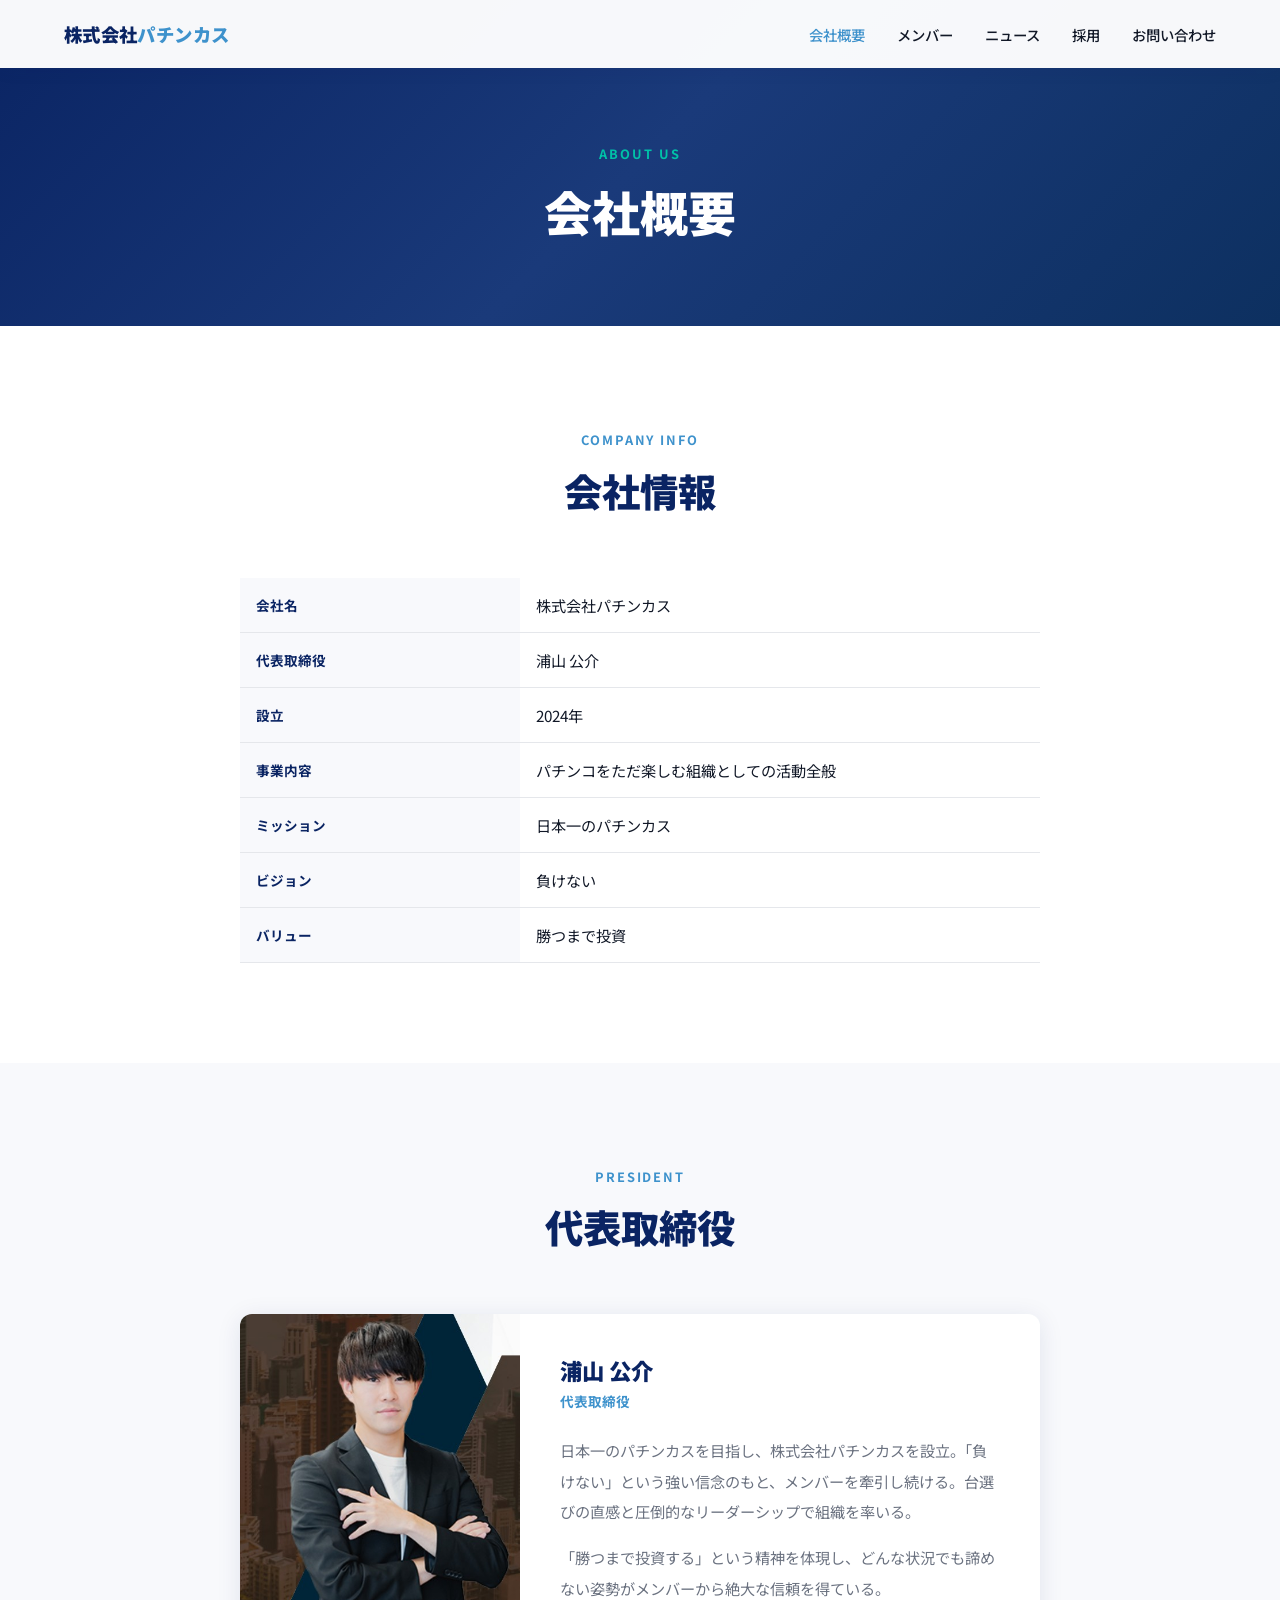
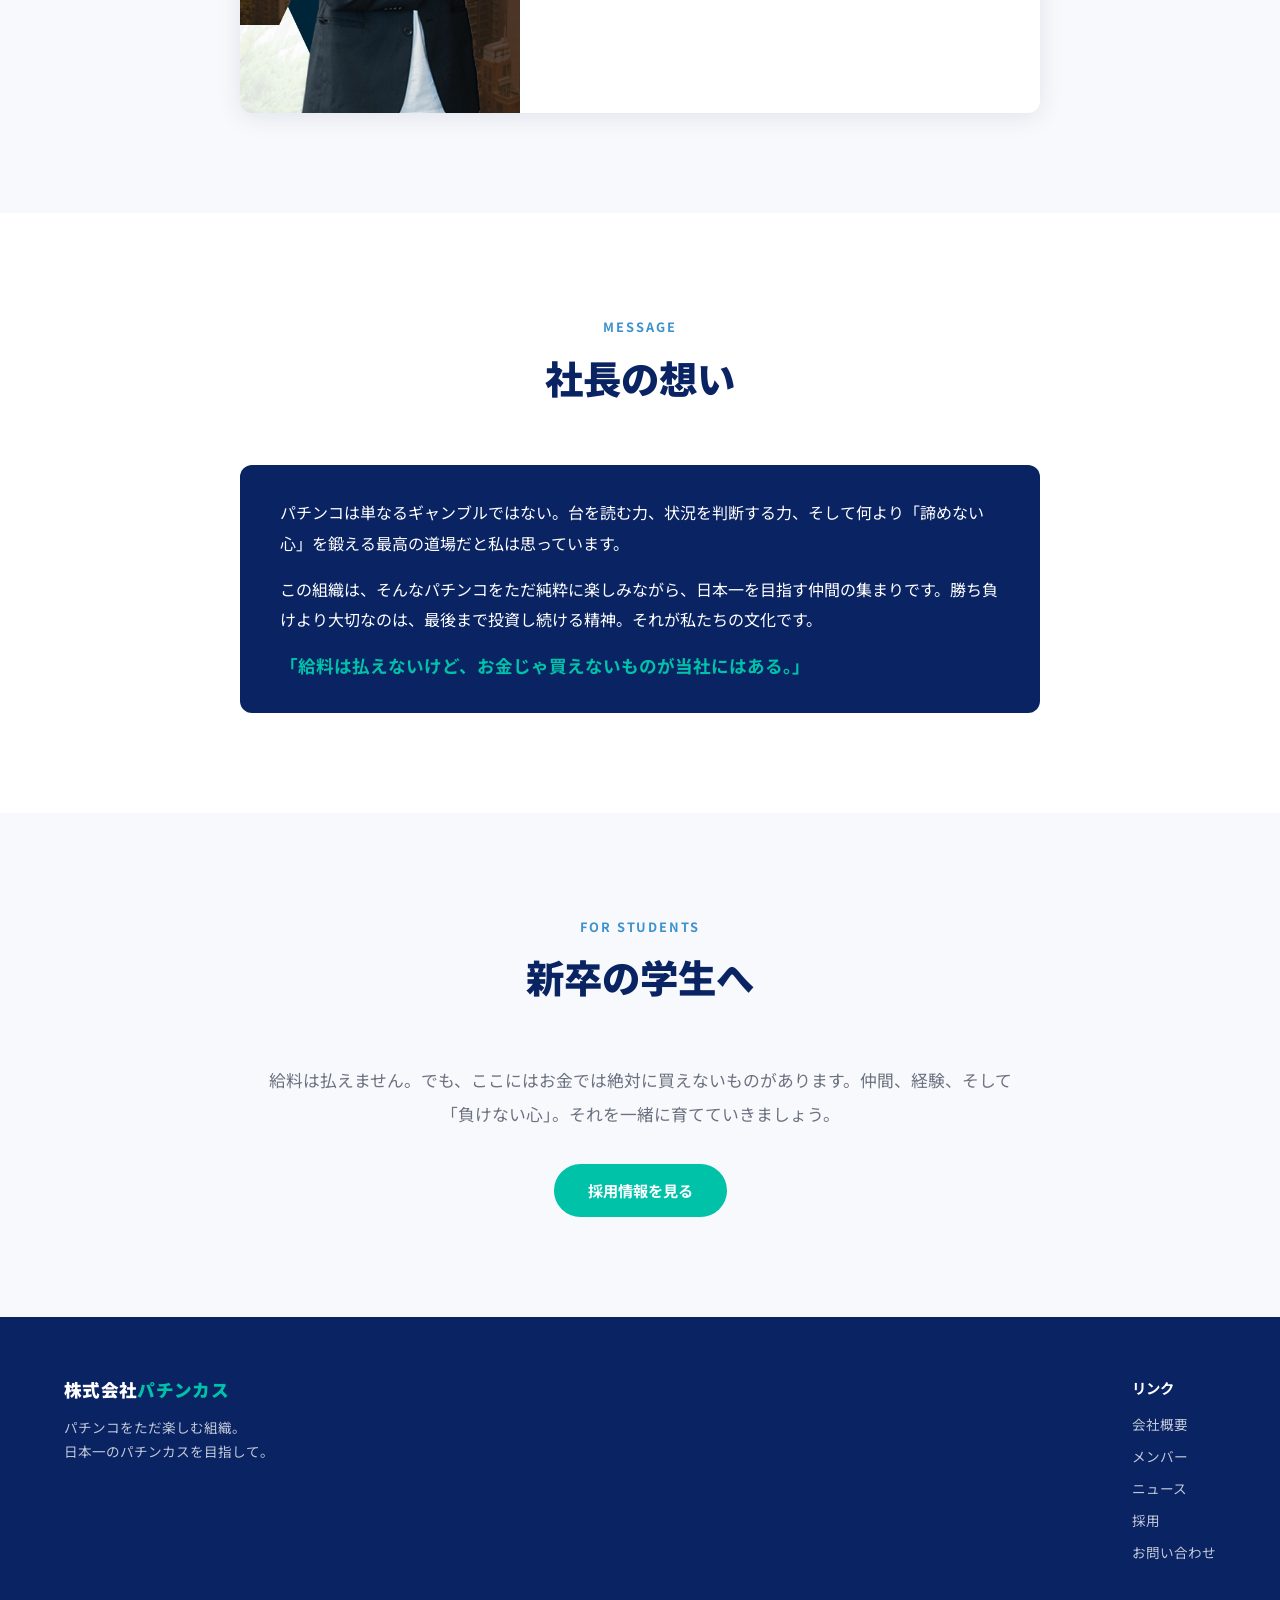
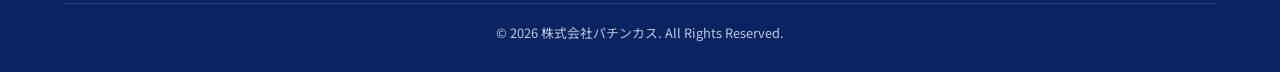
==== about.html @ 6af83871 "Add files via upload" ====
<!DOCTYPE html>
<html lang="ja">
<head>
  <meta charset="UTF-8">
  <meta name="viewport" content="width=device-width, initial-scale=1.0">
  <title>会社概要 | 株式会社パチンカス</title>
  <link rel="stylesheet" href="common.css">
  <style>
    .about-grid { display: grid; grid-template-columns: 1fr 1fr; gap: 4rem; max-width: 1000px; margin: 0 auto; align-items: center; }
    @media(max-width:768px){ .about-grid { grid-template-columns: 1fr; gap: 2rem; } }
    .about-table { width: 100%; border-collapse: collapse; }
    .about-table tr { border-bottom: 1px solid #e5e7eb; }
    .about-table th { padding: 1rem; text-align: left; font-size: 0.85rem; font-weight: 700; color: var(--primary); background: var(--light); width: 35%; }
    .about-table td { padding: 1rem; font-size: 0.95rem; color: var(--dark); }
    .president-card { background: #fff; border-radius: var(--radius); box-shadow: var(--shadow); overflow: hidden; max-width: 800px; margin: 0 auto; display: grid; grid-template-columns: 280px 1fr; }
    @media(max-width:768px){ .president-card { grid-template-columns: 1fr; } }
    .president-card img { width: 100%; height: 100%; object-fit: cover; object-position: top; min-height: 320px; }
    .president-text { padding: 2.5rem; }
    .president-text h3 { font-size: 1.4rem; font-weight: 900; color: var(--primary); margin-bottom: 0.3rem; }
    .president-text .role { font-size: 0.85rem; color: var(--accent); font-weight: 700; margin-bottom: 1.5rem; }
    .president-text p { font-size: 0.95rem; line-height: 2; color: var(--gray); margin-bottom: 1rem; }
    .message-box { background: var(--primary); color: #fff; border-radius: var(--radius); padding: 2rem 2.5rem; margin-top: 1.5rem; }
    .message-box p { font-size: 1rem; line-height: 1.9; }
    .message-box .quote { font-size: 1.1rem; font-weight: 700; color: var(--accent2); margin-top: 1rem; line-height: 1.7; }
  </style>
</head>
<body>

<header>
  <a href="index.html" class="logo">株式会社<span>パチンカス</span></a>
  <div class="hamburger" id="hamburger"><span></span><span></span><span></span></div>
  <nav id="nav">
    <ul>
      <li><a href="about.html">会社概要</a></li>
      <li><a href="members.html">メンバー</a></li>
      <li><a href="news.html">ニュース</a></li>
      <li><a href="recruit.html">採用</a></li>
      <li><a href="contact.html">お問い合わせ</a></li>
    </ul>
  </nav>
</header>

<div class="page-hero">
  <span>About Us</span>
  <h1>会社概要</h1>
</div>

<!-- 会社情報テーブル -->
<section>
  <div class="section-header fade-in">
    <span class="section-label">Company Info</span>
    <h2>会社情報</h2>
  </div>
  <div style="max-width:800px; margin:0 auto;" class="fade-in">
    <table class="about-table">
      <tr><th>会社名</th><td>株式会社パチンカス</td></tr>
      <tr><th>代表取締役</th><td>浦山 公介</td></tr>
      <tr><th>設立</th><td>2024年</td></tr>
      <tr><th>事業内容</th><td>パチンコをただ楽しむ組織としての活動全般</td></tr>
      <tr><th>ミッション</th><td>日本一のパチンカス</td></tr>
      <tr><th>ビジョン</th><td>負けない</td></tr>
      <tr><th>バリュー</th><td>勝つまで投資</td></tr>
    </table>
  </div>
</section>

<!-- 代表取締役 -->
<section>
  <div class="section-header fade-in">
    <span class="section-label">President</span>
    <h2>代表取締役</h2>
  </div>
  <div class="president-card fade-in">
    <img src="urayama.jpg" alt="浦山公介">
    <div class="president-text">
      <h3>浦山 公介</h3>
      <div class="role">代表取締役</div>
      <p>日本一のパチンカスを目指し、株式会社パチンカスを設立。「負けない」という強い信念のもと、メンバーを牽引し続ける。台選びの直感と圧倒的なリーダーシップで組織を率いる。</p>
      <p>「勝つまで投資する」という精神を体現し、どんな状況でも諦めない姿勢がメンバーから絶大な信頼を得ている。</p>
    </div>
  </div>
</section>

<!-- 社長の想い -->
<section>
  <div class="section-header fade-in">
    <span class="section-label">Message</span>
    <h2>社長の想い</h2>
  </div>
  <div style="max-width:800px; margin:0 auto;" class="fade-in">
    <div class="message-box">
      <p>パチンコは単なるギャンブルではない。台を読む力、状況を判断する力、そして何より「諦めない心」を鍛える最高の道場だと私は思っています。</p>
      <p style="margin-top:1rem;">この組織は、そんなパチンコをただ純粋に楽しみながら、日本一を目指す仲間の集まりです。勝ち負けより大切なのは、最後まで投資し続ける精神。それが私たちの文化です。</p>
      <div class="quote">「給料は払えないけど、お金じゃ買えないものが当社にはある。」</div>
    </div>
  </div>
</section>

<!-- 新卒へのメッセージ -->
<section>
  <div class="section-header fade-in">
    <span class="section-label">For Students</span>
    <h2>新卒の学生へ</h2>
  </div>
  <div style="max-width:760px; margin:0 auto; text-align:center;" class="fade-in">
    <p style="font-size:1.05rem; line-height:2; color:var(--gray); margin-bottom:2rem;">給料は払えません。でも、ここにはお金では絶対に買えないものがあります。仲間、経験、そして「負けない心」。それを一緒に育てていきましょう。</p>
    <a href="recruit.html" class="btn btn-primary">採用情報を見る</a>
  </div>
</section>

<footer>
  <div class="footer-inner">
    <div class="footer-brand">
      <div class="logo">株式会社<span style="color:var(--accent2)">パチンカス</span></div>
      <p>パチンコをただ楽しむ組織。<br>日本一のパチンカスを目指して。</p>
    </div>
    <div class="footer-links">
      <h4>リンク</h4>
      <ul>
        <li><a href="about.html">会社概要</a></li>
        <li><a href="members.html">メンバー</a></li>
        <li><a href="news.html">ニュース</a></li>
        <li><a href="recruit.html">採用</a></li>
        <li><a href="contact.html">お問い合わせ</a></li>
      </ul>
    </div>
  </div>
  <div class="footer-bottom">© 2026 株式会社パチンカス. All Rights Reserved.</div>
</footer>

<button id="scroll-top">↑</button>
<script src="common.js"></script>
</body>
</html>
---- common.css ----
@import url('https://fonts.googleapis.com/css2?family=Noto+Sans+JP:wght@300;400;500;700;900&family=Inter:wght@300;400;600;700&display=swap');

:root {
  --primary: #0a2463;
  --accent: #3e92cc;
  --accent2: #00c2a8;
  --light: #f8f9fc;
  --gray: #6b7280;
  --dark: #111827;
  --radius: 12px;
  --shadow: 0 4px 24px rgba(10,36,99,0.10);
  --transition: 0.3s cubic-bezier(.4,0,.2,1);
}
*, *::before, *::after { box-sizing: border-box; margin: 0; padding: 0; }
html { scroll-behavior: smooth; }
body { font-family: 'Noto Sans JP', sans-serif; color: var(--dark); background: #fff; }
a { text-decoration: none; color: inherit; }
img { max-width: 100%; display: block; }

/* HEADER */
header {
  position: fixed; top: 0; left: 0; right: 0; z-index: 1000;
  background: rgba(255,255,255,0.97);
  box-shadow: 0 2px 16px rgba(10,36,99,0.08);
  display: flex; align-items: center; justify-content: space-between;
  padding: 0 5vw; height: 68px;
}
.logo { font-size: 1.15rem; font-weight: 900; color: var(--primary); letter-spacing: 0.02em; }
.logo span { color: var(--accent); }
nav ul { list-style: none; display: flex; gap: 2rem; }
nav ul li a { font-size: 0.9rem; font-weight: 500; color: var(--dark); transition: color var(--transition); }
nav ul li a:hover, nav ul li a.active { color: var(--accent); }
.hamburger { display: none; flex-direction: column; gap: 5px; cursor: pointer; }
.hamburger span { width: 26px; height: 2px; background: var(--primary); border-radius: 2px; transition: var(--transition); }
@media(max-width:768px){
  nav { display: none; position: absolute; top: 68px; left: 0; right: 0; background: #fff; padding: 1.5rem 5vw; box-shadow: 0 8px 24px rgba(0,0,0,0.08); }
  nav.open { display: block; }
  nav ul { flex-direction: column; gap: 1.2rem; }
  .hamburger { display: flex; }
}

/* PAGE HERO */
.page-hero {
  padding: 140px 5vw 80px;
  background: linear-gradient(135deg, var(--primary) 0%, #1a3a7a 50%, #0d3060 100%);
  color: #fff; text-align: center;
}
.page-hero span { display: inline-block; font-size: 0.8rem; font-weight: 700; letter-spacing: 0.15em; text-transform: uppercase; color: var(--accent2); margin-bottom: 0.8rem; }
.page-hero h1 { font-size: clamp(1.8rem, 4vw, 3rem); font-weight: 900; }

/* SECTION BASE */
section { padding: 100px 5vw; }
section:nth-of-type(even) { background: var(--light); }
.section-header { text-align: center; margin-bottom: 60px; }
.section-label { display: inline-block; font-size: 0.8rem; font-weight: 700; letter-spacing: 0.15em; text-transform: uppercase; color: var(--accent); margin-bottom: 0.8rem; }
.section-header h2 { font-size: clamp(1.6rem, 3vw, 2.4rem); font-weight: 900; color: var(--primary); }

/* BUTTONS */
.btn { padding: 0.85rem 2rem; border-radius: 50px; font-weight: 700; font-size: 0.95rem; cursor: pointer; transition: var(--transition); border: 2px solid transparent; display: inline-block; }
.btn-primary { background: var(--accent2); color: #fff; }
.btn-primary:hover { background: #00a890; transform: translateY(-2px); }
.btn-outline { background: transparent; color: var(--primary); border-color: var(--primary); }
.btn-outline:hover { background: var(--primary); color: #fff; transform: translateY(-2px); }

/* FOOTER */
footer { background: var(--primary); color: rgba(255,255,255,0.75); padding: 60px 5vw 30px; }
.footer-inner { display: flex; justify-content: space-between; flex-wrap: wrap; gap: 2rem; margin-bottom: 2.5rem; }
.footer-brand .logo { color: #fff; font-size: 1.1rem; margin-bottom: 0.8rem; }
.footer-brand p { font-size: 0.85rem; line-height: 1.8; }
.footer-links h4 { color: #fff; font-size: 0.9rem; margin-bottom: 0.8rem; }
.footer-links ul { list-style: none; display: flex; flex-direction: column; gap: 0.5rem; }
.footer-links ul li a { font-size: 0.85rem; transition: color var(--transition); }
.footer-links ul li a:hover { color: var(--accent2); }
.footer-bottom { border-top: 1px solid rgba(255,255,255,0.12); padding-top: 1.2rem; text-align: center; font-size: 0.8rem; }

/* SCROLL TOP */
#scroll-top { position: fixed; bottom: 2rem; right: 2rem; background: var(--accent); color: #fff; border: none; border-radius: 50%; width: 48px; height: 48px; font-size: 1.3rem; cursor: pointer; display: none; align-items: center; justify-content: center; box-shadow: 0 4px 16px rgba(62,146,204,0.35); z-index: 999; transition: var(--transition); }
#scroll-top.show { display: flex; }
#scroll-top:hover { background: var(--primary); }

/* FADE IN */
.fade-in { opacity: 0; transform: translateY(24px); transition: opacity 0.6s ease, transform 0.6s ease; }
.fade-in.visible { opacity: 1; transform: none; }
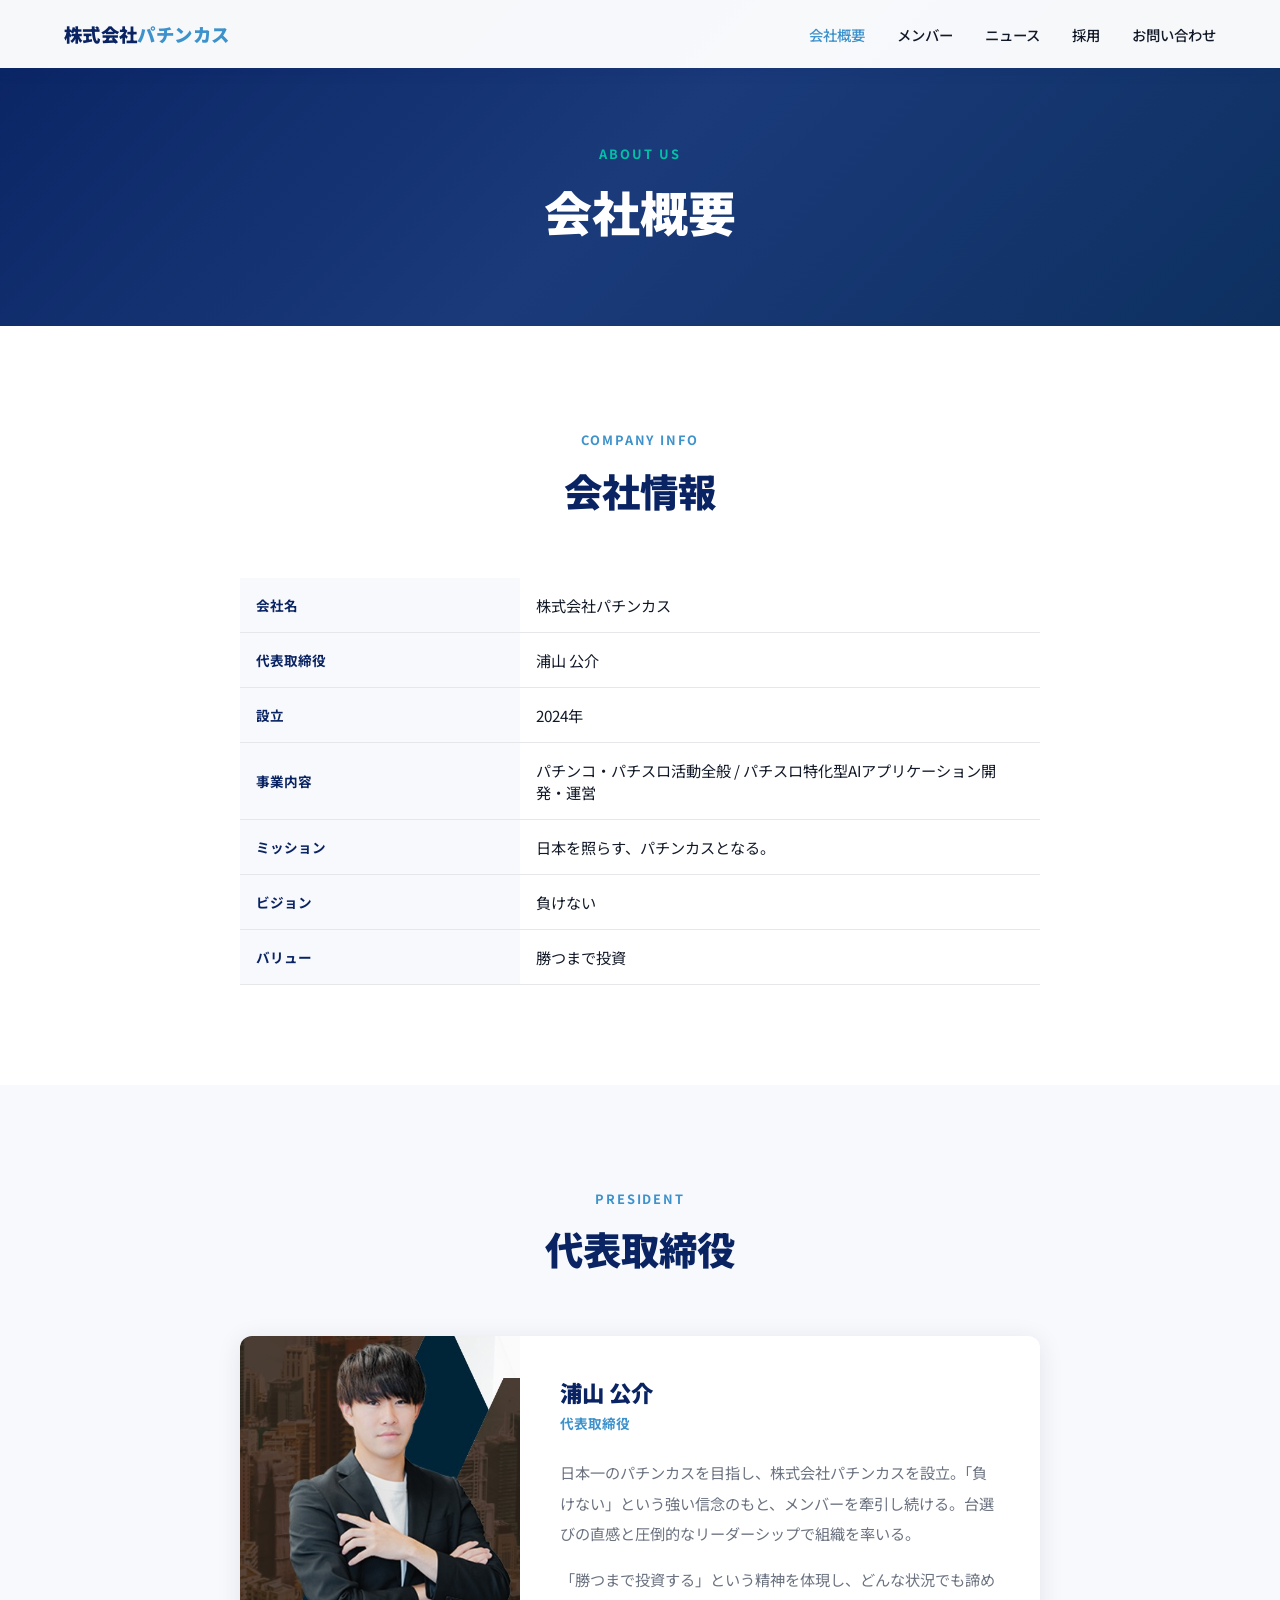
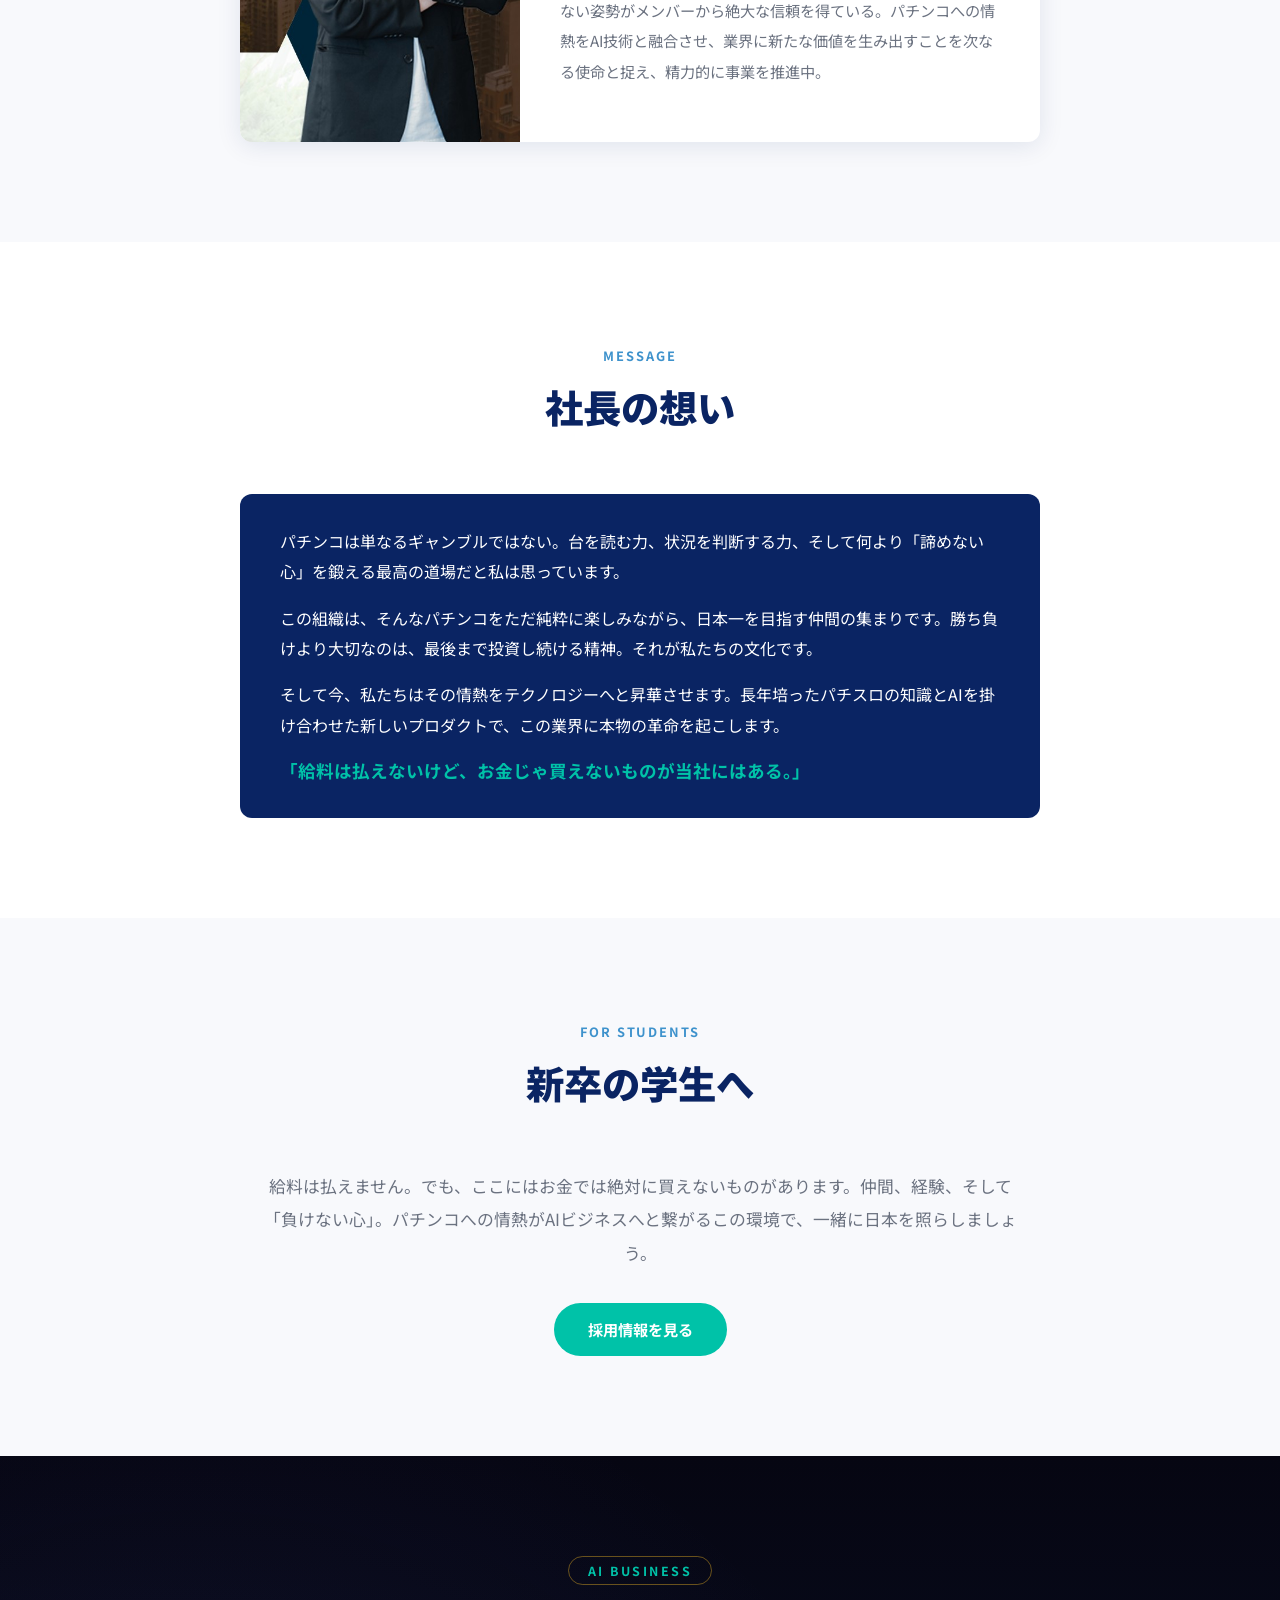
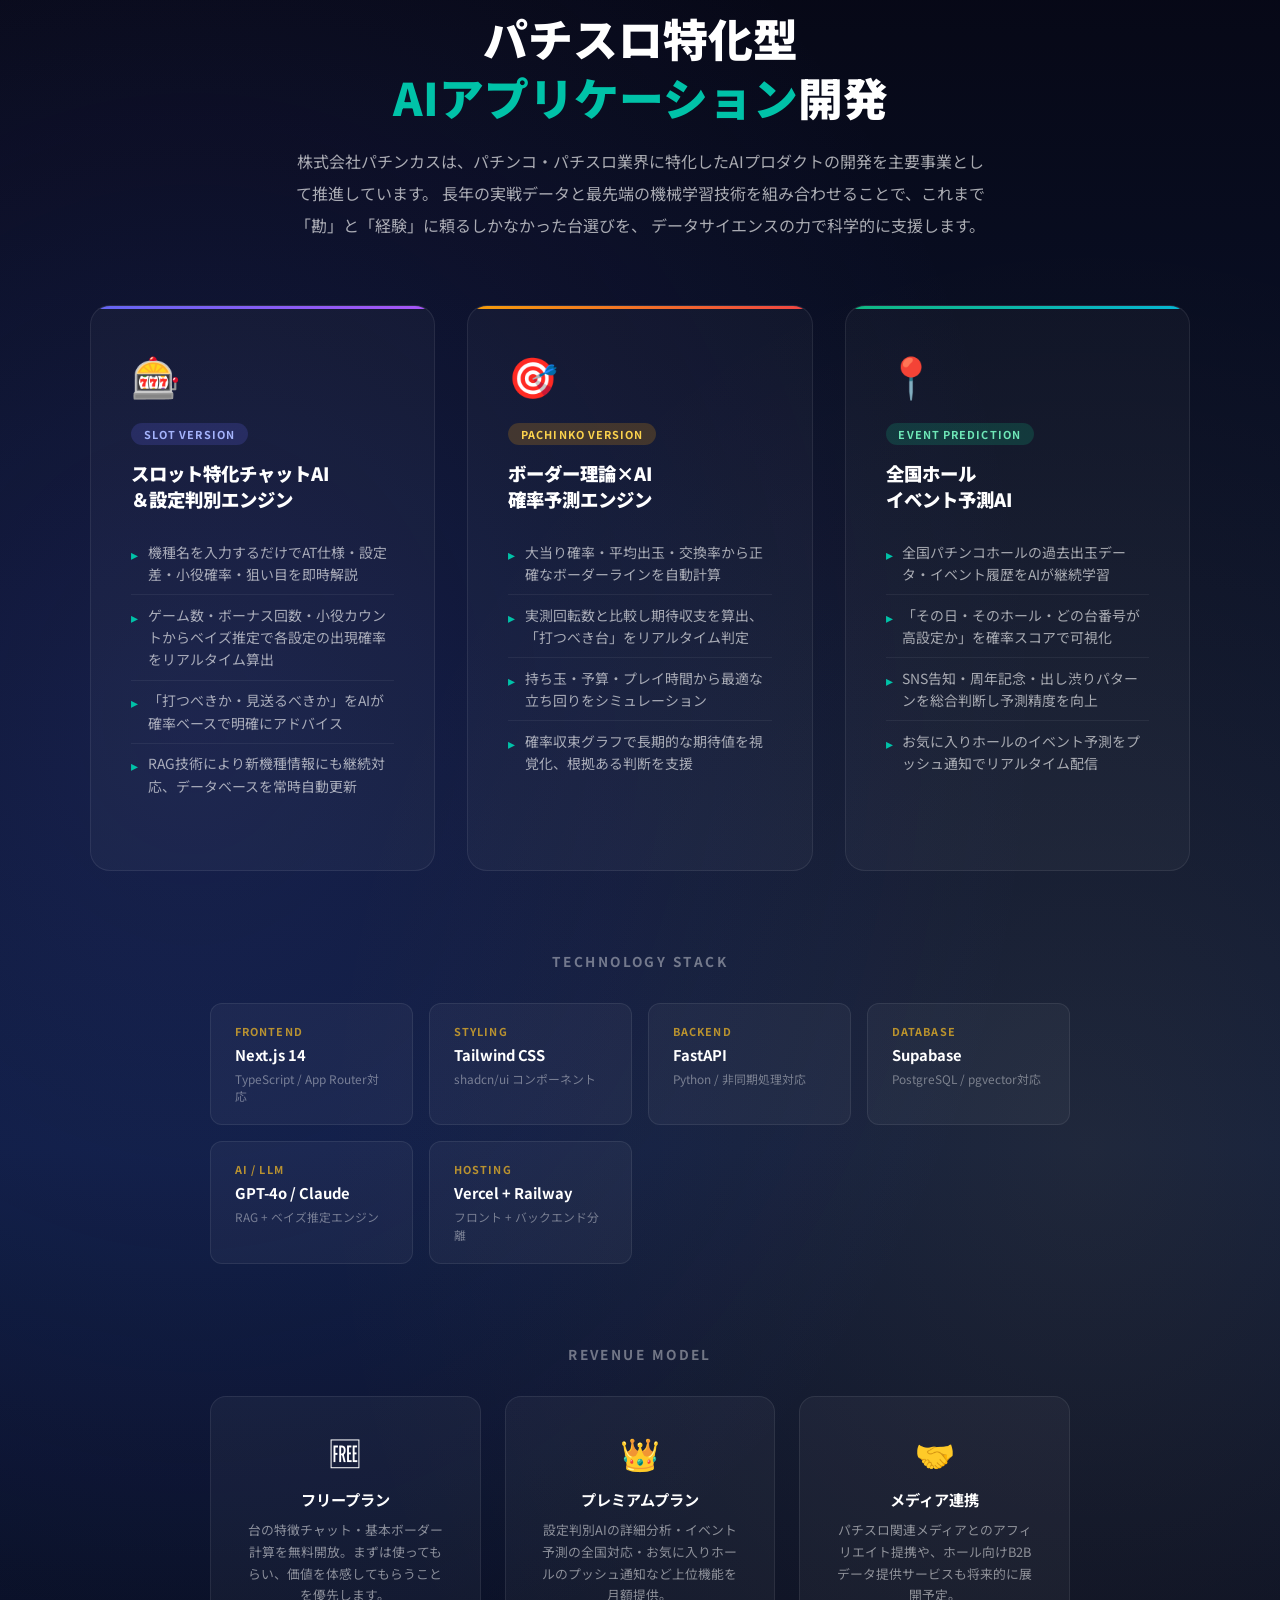
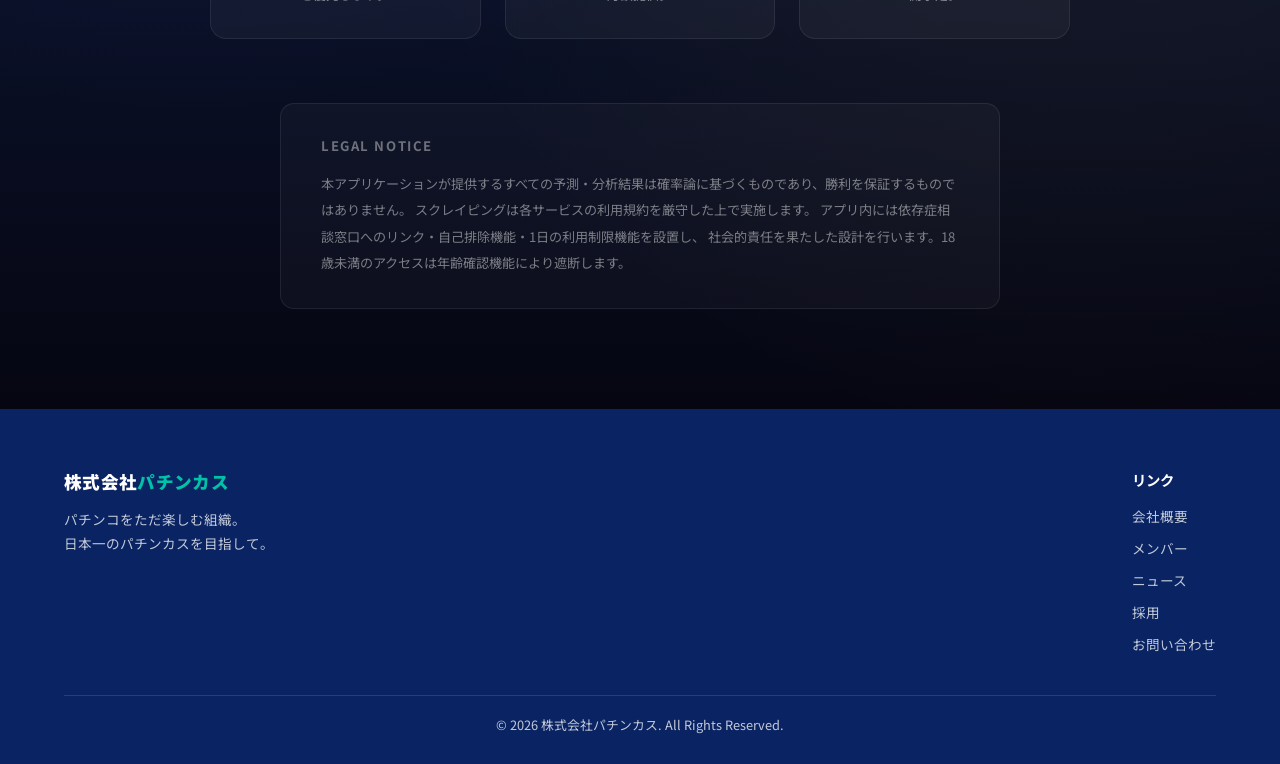
==== commit 9d378b2e: "Add files via upload" ====
--- a/about.html
+++ b/about.html
@@ -6,22 +6,252 @@
   <title>会社概要 | 株式会社パチンカス</title>
   <link rel="stylesheet" href="common.css">
   <style>
-    .about-grid { display: grid; grid-template-columns: 1fr 1fr; gap: 4rem; max-width: 1000px; margin: 0 auto; align-items: center; }
-    @media(max-width:768px){ .about-grid { grid-template-columns: 1fr; gap: 2rem; } }
     .about-table { width: 100%; border-collapse: collapse; }
     .about-table tr { border-bottom: 1px solid #e5e7eb; }
     .about-table th { padding: 1rem; text-align: left; font-size: 0.85rem; font-weight: 700; color: var(--primary); background: var(--light); width: 35%; }
     .about-table td { padding: 1rem; font-size: 0.95rem; color: var(--dark); }
-    .president-card { background: #fff; border-radius: var(--radius); box-shadow: var(--shadow); overflow: hidden; max-width: 800px; margin: 0 auto; display: grid; grid-template-columns: 280px 1fr; }
+
+    .president-card {
+      background: #fff;
+      border-radius: var(--radius);
+      box-shadow: var(--shadow);
+      overflow: hidden;
+      max-width: 800px;
+      margin: 0 auto;
+      display: grid;
+      grid-template-columns: 280px 1fr;
+    }
     @media(max-width:768px){ .president-card { grid-template-columns: 1fr; } }
     .president-card img { width: 100%; height: 100%; object-fit: cover; object-position: top; min-height: 320px; }
     .president-text { padding: 2.5rem; }
     .president-text h3 { font-size: 1.4rem; font-weight: 900; color: var(--primary); margin-bottom: 0.3rem; }
     .president-text .role { font-size: 0.85rem; color: var(--accent); font-weight: 700; margin-bottom: 1.5rem; }
     .president-text p { font-size: 0.95rem; line-height: 2; color: var(--gray); margin-bottom: 1rem; }
-    .message-box { background: var(--primary); color: #fff; border-radius: var(--radius); padding: 2rem 2.5rem; margin-top: 1.5rem; }
+
+    .message-box {
+      background: var(--primary);
+      color: #fff;
+      border-radius: var(--radius);
+      padding: 2rem 2.5rem;
+      margin-top: 1.5rem;
+    }
     .message-box p { font-size: 1rem; line-height: 1.9; }
     .message-box .quote { font-size: 1.1rem; font-weight: 700; color: var(--accent2); margin-top: 1rem; line-height: 1.7; }
+
+    /* ===== AI事業セクション ===== */
+    #ai-about {
+      background: linear-gradient(180deg, #060612 0%, #0d1b3e 60%, #060612 100%);
+      color: #fff;
+      padding: 100px 5vw;
+      position: relative;
+      overflow: hidden;
+    }
+    #ai-about::before {
+      content: '';
+      position: absolute;
+      inset: 0;
+      background:
+        radial-gradient(ellipse at 15% 40%, rgba(99,102,241,0.13) 0%, transparent 55%),
+        radial-gradient(ellipse at 85% 60%, rgba(251,191,36,0.08) 0%, transparent 50%);
+      pointer-events: none;
+    }
+    .ai-about-label {
+      display: inline-block;
+      font-size: 0.78rem;
+      font-weight: 700;
+      letter-spacing: 0.2em;
+      text-transform: uppercase;
+      color: var(--accent2);
+      border: 1px solid rgba(251,191,36,0.4);
+      padding: 0.3rem 1.2rem;
+      border-radius: 50px;
+      margin-bottom: 1.5rem;
+    }
+    .ai-about-title {
+      font-size: clamp(1.8rem, 4vw, 2.8rem);
+      font-weight: 900;
+      line-height: 1.3;
+      margin-bottom: 1.2rem;
+    }
+    .ai-about-title span { color: var(--accent2); }
+    .ai-about-lead {
+      font-size: 1rem;
+      color: rgba(255,255,255,0.65);
+      line-height: 2;
+      max-width: 700px;
+      margin: 0 auto 4rem;
+    }
+
+    .ai-spec-grid {
+      display: grid;
+      grid-template-columns: repeat(auto-fit, minmax(300px, 1fr));
+      gap: 2rem;
+      max-width: 1100px;
+      margin: 0 auto 5rem;
+      position: relative;
+      z-index: 1;
+    }
+    .ai-spec-card {
+      background: rgba(255,255,255,0.03);
+      border: 1px solid rgba(255,255,255,0.08);
+      border-radius: 20px;
+      padding: 2.5rem;
+      position: relative;
+      overflow: hidden;
+      transition: all 0.35s;
+    }
+    .ai-spec-card:hover {
+      background: rgba(255,255,255,0.06);
+      transform: translateY(-6px);
+      border-color: rgba(255,255,255,0.18);
+    }
+    .ai-spec-card::after {
+      content: '';
+      position: absolute;
+      top: 0; left: 0; right: 0;
+      height: 3px;
+      border-radius: 20px 20px 0 0;
+    }
+    .ai-spec-card.c1::after { background: linear-gradient(90deg, #6366f1, #a855f7); }
+    .ai-spec-card.c2::after { background: linear-gradient(90deg, #f59e0b, #ef4444); }
+    .ai-spec-card.c3::after { background: linear-gradient(90deg, #10b981, #06b6d4); }
+    .ai-spec-icon { font-size: 2.5rem; margin-bottom: 1rem; display: block; }
+    .ai-spec-badge {
+      display: inline-block;
+      font-size: 0.68rem;
+      font-weight: 700;
+      letter-spacing: 0.1em;
+      padding: 0.2rem 0.8rem;
+      border-radius: 50px;
+      margin-bottom: 1rem;
+    }
+    .badge-slot     { background: rgba(99,102,241,0.2); color: #a5b4fc; }
+    .badge-pachinko { background: rgba(245,158,11,0.2); color: #fcd34d; }
+    .badge-event    { background: rgba(16,185,129,0.2); color: #6ee7b7; }
+    .ai-spec-card h3 {
+      font-size: 1.15rem;
+      font-weight: 900;
+      color: #fff;
+      margin-bottom: 1.2rem;
+      line-height: 1.4;
+    }
+    .ai-spec-list { list-style: none; padding: 0; margin: 0 0 1.5rem; }
+    .ai-spec-list li {
+      font-size: 0.87rem;
+      color: rgba(255,255,255,0.62);
+      padding: 0.55rem 0;
+      border-bottom: 1px solid rgba(255,255,255,0.06);
+      display: flex;
+      align-items: flex-start;
+      gap: 0.6rem;
+      line-height: 1.6;
+    }
+    .ai-spec-list li:last-child { border-bottom: none; }
+    .ai-spec-list li::before { content: '▸'; color: var(--accent2); flex-shrink: 0; margin-top: 2px; }
+
+    .ai-tech-stack {
+      max-width: 860px;
+      margin: 0 auto 5rem;
+      position: relative;
+      z-index: 1;
+    }
+    .ai-tech-title {
+      text-align: center;
+      font-size: 0.85rem;
+      font-weight: 700;
+      letter-spacing: 0.18em;
+      color: rgba(255,255,255,0.4);
+      text-transform: uppercase;
+      margin-bottom: 2rem;
+    }
+    .tech-grid {
+      display: grid;
+      grid-template-columns: repeat(auto-fit, minmax(180px, 1fr));
+      gap: 1rem;
+    }
+    .tech-item {
+      background: rgba(255,255,255,0.04);
+      border: 1px solid rgba(255,255,255,0.08);
+      border-radius: 12px;
+      padding: 1.2rem 1.5rem;
+      display: flex;
+      flex-direction: column;
+      gap: 0.3rem;
+    }
+    .tech-layer {
+      font-size: 0.68rem;
+      font-weight: 700;
+      letter-spacing: 0.1em;
+      color: rgba(251,191,36,0.7);
+      text-transform: uppercase;
+    }
+    .tech-name {
+      font-size: 0.92rem;
+      font-weight: 700;
+      color: #fff;
+    }
+    .tech-desc {
+      font-size: 0.74rem;
+      color: rgba(255,255,255,0.4);
+      line-height: 1.5;
+    }
+
+    .ai-monetize {
+      max-width: 860px;
+      margin: 0 auto 4rem;
+      position: relative;
+      z-index: 1;
+    }
+    .ai-monetize-title {
+      text-align: center;
+      font-size: 0.85rem;
+      font-weight: 700;
+      letter-spacing: 0.18em;
+      color: rgba(255,255,255,0.4);
+      text-transform: uppercase;
+      margin-bottom: 2rem;
+    }
+    .monetize-grid {
+      display: grid;
+      grid-template-columns: repeat(auto-fit, minmax(240px, 1fr));
+      gap: 1.5rem;
+    }
+    .monetize-card {
+      background: rgba(255,255,255,0.04);
+      border: 1px solid rgba(255,255,255,0.08);
+      border-radius: 16px;
+      padding: 2rem;
+      text-align: center;
+      transition: all 0.3s;
+    }
+    .monetize-card:hover { background: rgba(255,255,255,0.07); transform: translateY(-4px); }
+    .monetize-card .m-icon { font-size: 2rem; margin-bottom: 0.8rem; display: block; }
+    .monetize-card h4 { font-size: 0.95rem; font-weight: 700; color: #fff; margin-bottom: 0.6rem; }
+    .monetize-card p { font-size: 0.8rem; color: rgba(255,255,255,0.5); line-height: 1.7; }
+
+    .ai-disclaimer {
+      max-width: 720px;
+      margin: 0 auto;
+      background: rgba(255,255,255,0.03);
+      border: 1px solid rgba(255,255,255,0.08);
+      border-radius: 14px;
+      padding: 2rem 2.5rem;
+      position: relative;
+      z-index: 1;
+    }
+    .ai-disclaimer h4 {
+      font-size: 0.82rem;
+      font-weight: 700;
+      color: rgba(255,255,255,0.4);
+      letter-spacing: 0.12em;
+      text-transform: uppercase;
+      margin-bottom: 1rem;
+    }
+    .ai-disclaimer p {
+      font-size: 0.82rem;
+      color: rgba(255,255,255,0.45);
+      line-height: 2;
+    }
   </style>
 </head>
 <body>
@@ -45,7 +275,7 @@
   <h1>会社概要</h1>
 </div>
 
-<!-- 会社情報テーブル -->
+<!-- 会社情報 -->
 <section>
   <div class="section-header fade-in">
     <span class="section-label">Company Info</span>
@@ -56,8 +286,8 @@
       <tr><th>会社名</th><td>株式会社パチンカス</td></tr>
       <tr><th>代表取締役</th><td>浦山 公介</td></tr>
       <tr><th>設立</th><td>2024年</td></tr>
-      <tr><th>事業内容</th><td>パチンコをただ楽しむ組織としての活動全般</td></tr>
-      <tr><th>ミッション</th><td>日本一のパチンカス</td></tr>
+      <tr><th>事業内容</th><td>パチンコ・パチスロ活動全般 / パチスロ特化型AIアプリケーション開発・運営</td></tr>
+      <tr><th>ミッション</th><td>日本を照らす、パチンカスとなる。</td></tr>
       <tr><th>ビジョン</th><td>負けない</td></tr>
       <tr><th>バリュー</th><td>勝つまで投資</td></tr>
     </table>
@@ -76,7 +306,7 @@
       <h3>浦山 公介</h3>
       <div class="role">代表取締役</div>
       <p>日本一のパチンカスを目指し、株式会社パチンカスを設立。「負けない」という強い信念のもと、メンバーを牽引し続ける。台選びの直感と圧倒的なリーダーシップで組織を率いる。</p>
-      <p>「勝つまで投資する」という精神を体現し、どんな状況でも諦めない姿勢がメンバーから絶大な信頼を得ている。</p>
+      <p>「勝つまで投資する」という精神を体現し、どんな状況でも諦めない姿勢がメンバーから絶大な信頼を得ている。パチンコへの情熱をAI技術と融合させ、業界に新たな価値を生み出すことを次なる使命と捉え、精力的に事業を推進中。</p>
     </div>
   </div>
 </section>
@@ -91,6 +321,7 @@
     <div class="message-box">
       <p>パチンコは単なるギャンブルではない。台を読む力、状況を判断する力、そして何より「諦めない心」を鍛える最高の道場だと私は思っています。</p>
       <p style="margin-top:1rem;">この組織は、そんなパチンコをただ純粋に楽しみながら、日本一を目指す仲間の集まりです。勝ち負けより大切なのは、最後まで投資し続ける精神。それが私たちの文化です。</p>
+      <p style="margin-top:1rem;">そして今、私たちはその情熱をテクノロジーへと昇華させます。長年培ったパチスロの知識とAIを掛け合わせた新しいプロダクトで、この業界に本物の革命を起こします。</p>
       <div class="quote">「給料は払えないけど、お金じゃ買えないものが当社にはある。」</div>
     </div>
   </div>
@@ -103,8 +334,128 @@
     <h2>新卒の学生へ</h2>
   </div>
   <div style="max-width:760px; margin:0 auto; text-align:center;" class="fade-in">
-    <p style="font-size:1.05rem; line-height:2; color:var(--gray); margin-bottom:2rem;">給料は払えません。でも、ここにはお金では絶対に買えないものがあります。仲間、経験、そして「負けない心」。それを一緒に育てていきましょう。</p>
+    <p style="font-size:1.05rem; line-height:2; color:var(--gray); margin-bottom:2rem;">給料は払えません。でも、ここにはお金では絶対に買えないものがあります。仲間、経験、そして「負けない心」。パチンコへの情熱がAIビジネスへと繋がるこの環境で、一緒に日本を照らしましょう。</p>
     <a href="recruit.html" class="btn btn-primary">採用情報を見る</a>
+  </div>
+</section>
+
+<!-- AI事業概要 -->
+<section id="ai-about">
+  <div style="text-align:center; position:relative; z-index:1;">
+    <div class="ai-about-label fade-in">AI Business</div>
+    <h2 class="ai-about-title fade-in">パチスロ特化型<br><span>AIアプリケーション</span>開発</h2>
+    <p class="ai-about-lead fade-in">
+      株式会社パチンカスは、パチンコ・パチスロ業界に特化したAIプロダクトの開発を主要事業として推進しています。
+      長年の実戦データと最先端の機械学習技術を組み合わせることで、これまで「勘」と「経験」に頼るしかなかった台選びを、
+      データサイエンスの力で科学的に支援します。
+    </p>
+  </div>
+
+  <!-- 3機能カード -->
+  <div class="ai-spec-grid">
+    <div class="ai-spec-card c1 fade-in">
+      <span class="ai-spec-icon">🎰</span>
+      <span class="ai-spec-badge badge-slot">SLOT VERSION</span>
+      <h3>スロット特化チャットAI<br>＆設定判別エンジン</h3>
+      <ul class="ai-spec-list">
+        <li>機種名を入力するだけでAT仕様・設定差・小役確率・狙い目を即時解説</li>
+        <li>ゲーム数・ボーナス回数・小役カウントからベイズ推定で各設定の出現確率をリアルタイム算出</li>
+        <li>「打つべきか・見送るべきか」をAIが確率ベースで明確にアドバイス</li>
+        <li>RAG技術により新機種情報にも継続対応、データベースを常時自動更新</li>
+      </ul>
+    </div>
+    <div class="ai-spec-card c2 fade-in" style="transition-delay:0.1s;">
+      <span class="ai-spec-icon">🎯</span>
+      <span class="ai-spec-badge badge-pachinko">PACHINKO VERSION</span>
+      <h3>ボーダー理論×AI<br>確率予測エンジン</h3>
+      <ul class="ai-spec-list">
+        <li>大当り確率・平均出玉・交換率から正確なボーダーラインを自動計算</li>
+        <li>実測回転数と比較し期待収支を算出、「打つべき台」をリアルタイム判定</li>
+        <li>持ち玉・予算・プレイ時間から最適な立ち回りをシミュレーション</li>
+        <li>確率収束グラフで長期的な期待値を視覚化、根拠ある判断を支援</li>
+      </ul>
+    </div>
+    <div class="ai-spec-card c3 fade-in" style="transition-delay:0.2s;">
+      <span class="ai-spec-icon">📍</span>
+      <span class="ai-spec-badge badge-event">EVENT PREDICTION</span>
+      <h3>全国ホール<br>イベント予測AI</h3>
+      <ul class="ai-spec-list">
+        <li>全国パチンコホールの過去出玉データ・イベント履歴をAIが継続学習</li>
+        <li>「その日・そのホール・どの台番号が高設定か」を確率スコアで可視化</li>
+        <li>SNS告知・周年記念・出し渋りパターンを総合判断し予測精度を向上</li>
+        <li>お気に入りホールのイベント予測をプッシュ通知でリアルタイム配信</li>
+      </ul>
+    </div>
+  </div>
+
+  <!-- 技術スタック -->
+  <div class="ai-tech-stack fade-in">
+    <div class="ai-tech-title">Technology Stack</div>
+    <div class="tech-grid">
+      <div class="tech-item">
+        <span class="tech-layer">Frontend</span>
+        <span class="tech-name">Next.js 14</span>
+        <span class="tech-desc">TypeScript / App Router対応</span>
+      </div>
+      <div class="tech-item">
+        <span class="tech-layer">Styling</span>
+        <span class="tech-name">Tailwind CSS</span>
+        <span class="tech-desc">shadcn/ui コンポーネント</span>
+      </div>
+      <div class="tech-item">
+        <span class="tech-layer">Backend</span>
+        <span class="tech-name">FastAPI</span>
+        <span class="tech-desc">Python / 非同期処理対応</span>
+      </div>
+      <div class="tech-item">
+        <span class="tech-layer">Database</span>
+        <span class="tech-name">Supabase</span>
+        <span class="tech-desc">PostgreSQL / pgvector対応</span>
+      </div>
+      <div class="tech-item">
+        <span class="tech-layer">AI / LLM</span>
+        <span class="tech-name">GPT-4o / Claude</span>
+        <span class="tech-desc">RAG + ベイズ推定エンジン</span>
+      </div>
+      <div class="tech-item">
+        <span class="tech-layer">Hosting</span>
+        <span class="tech-name">Vercel + Railway</span>
+        <span class="tech-desc">フロント + バックエンド分離</span>
+      </div>
+    </div>
+  </div>
+
+  <!-- 収益化モデル -->
+  <div class="ai-monetize fade-in">
+    <div class="ai-monetize-title">Revenue Model</div>
+    <div class="monetize-grid">
+      <div class="monetize-card">
+        <span class="m-icon">🆓</span>
+        <h4>フリープラン</h4>
+        <p>台の特徴チャット・基本ボーダー計算を無料開放。まずは使ってもらい、価値を体感してもらうことを優先します。</p>
+      </div>
+      <div class="monetize-card">
+        <span class="m-icon">👑</span>
+        <h4>プレミアムプラン</h4>
+        <p>設定判別AIの詳細分析・イベント予測の全国対応・お気に入りホールのプッシュ通知など上位機能を月額提供。</p>
+      </div>
+      <div class="monetize-card">
+        <span class="m-icon">🤝</span>
+        <h4>メディア連携</h4>
+        <p>パチスロ関連メディアとのアフィリエイト提携や、ホール向けB2Bデータ提供サービスも将来的に展開予定。</p>
+      </div>
+    </div>
+  </div>
+
+  <!-- 免責・注意事項 -->
+  <div class="ai-disclaimer fade-in">
+    <h4>Legal Notice</h4>
+    <p>
+      本アプリケーションが提供するすべての予測・分析結果は確率論に基づくものであり、勝利を保証するものではありません。
+      スクレイピングは各サービスの利用規約を厳守した上で実施します。
+      アプリ内には依存症相談窓口へのリンク・自己排除機能・1日の利用制限機能を設置し、
+      社会的責任を果たした設計を行います。18歳未満のアクセスは年齢確認機能により遮断します。
+    </p>
   </div>
 </section>
 
